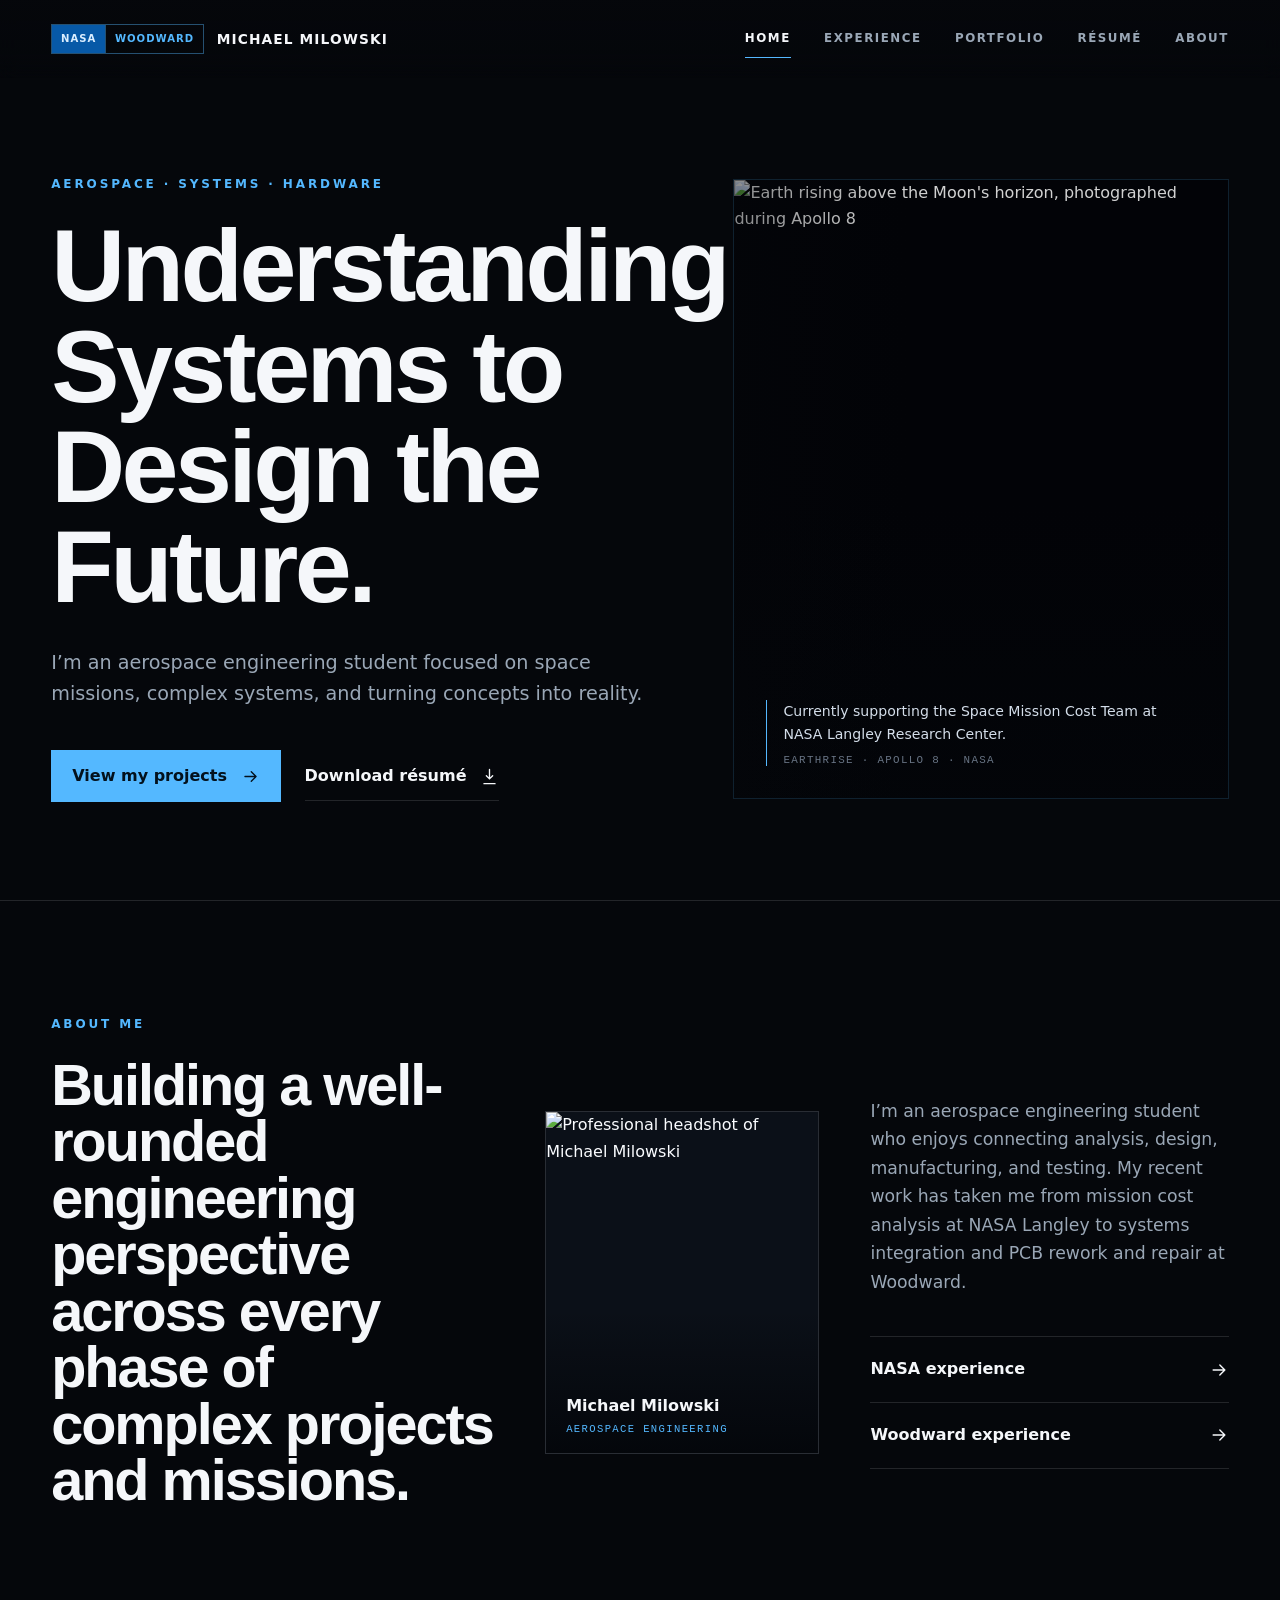
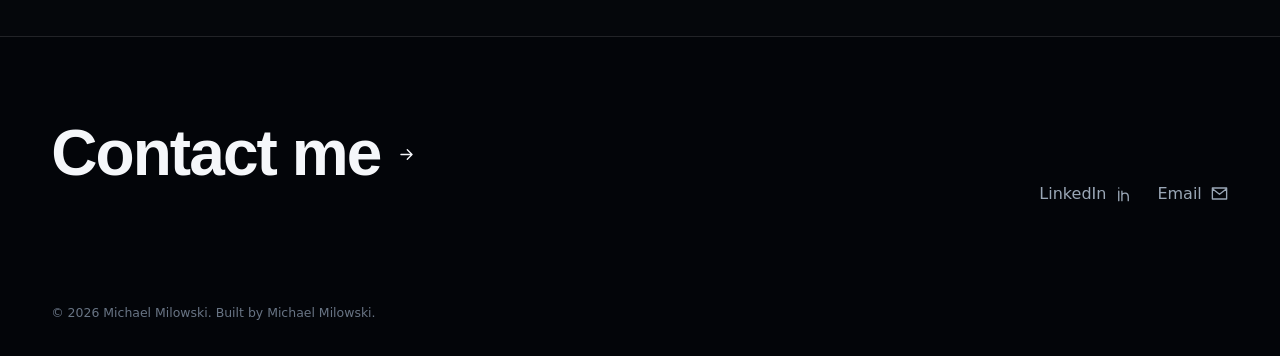
==== index.html @ 7a593773 "Add files via upload" ====
<!doctype html>
<html lang="en">
  <head>
    <meta charset="UTF-8" />
    <meta name="viewport" content="width=device-width, initial-scale=1.0" />
    <meta name="theme-color" content="#05070b" />
    <meta name="description" content="The engineering portfolio of Michael Milowski." />
    <link rel="icon" type="image/svg+xml" href="data:image/svg+xml,%3Csvg xmlns='http://www.w3.org/2000/svg' viewBox='0 0 64 64'%3E%3Crect width='64' height='64' rx='14' fill='%2305070b'/%3E%3Cpath d='M12 43 27 13l7 26 8-14 10 18' fill='none' stroke='%2354b8ff' stroke-width='5' stroke-linecap='round' stroke-linejoin='round'/%3E%3Ccircle cx='49' cy='15' r='4' fill='%23fff'/%3E%3C/svg%3E" />
    <link rel="stylesheet" href="styles.css?v=20261007-profile" />
    <title>Michael Milowski — Aerospace Engineer</title>
  </head>
  <body>
    <a class="skip-link" href="#main">Skip to content</a>
    <header class="site-header">
      <a class="wordmark" href="#home" data-route="home" aria-label="Home">
        <span class="brand-badges" aria-hidden="true"><span>NASA</span><span>WOODWARD</span></span><span id="brand-name">Michael Milowski</span>
      </a>
      <button class="menu-button" aria-expanded="false" aria-controls="site-nav">
        <span></span><span></span><span></span><span class="sr-only">Open navigation</span>
      </button>
      <nav id="site-nav" aria-label="Primary navigation"></nav>
    </header>

    <main id="main" tabindex="-1">
      <section id="home" class="view active" aria-labelledby="home-title"></section>
      <section id="experience" class="view" aria-labelledby="experience-title" hidden></section>
      <section id="portfolio" class="view" aria-labelledby="portfolio-title" hidden></section>
      <section id="resume" class="view" aria-labelledby="resume-title" hidden></section>
      <section id="about" class="view" aria-labelledby="about-title" hidden></section>
    </main>

    <footer id="site-footer"></footer>
    <noscript>This portfolio requires JavaScript to display its content.</noscript>
    <script src="content.js?v=20261007-profile"></script>
    <script src="app.js?v=20261007-profile"></script>
  </body>
</html>
---- styles.css ----
:root {
  color-scheme: dark;
  --bg: #05070b;
  --surface: #0b1018;
  --surface-raised: #111925;
  --ink: #f5f7fa;
  --muted: #9aa7b6;
  --dim: #687484;
  --line: rgba(255, 255, 255, 0.12);
  --blue: #54b8ff;
  --blue-deep: #006fff;
  --cyan: #8de5ff;
  --max: 1240px;
  --pad: clamp(1.25rem, 4vw, 4rem);
  --display: "Arial Narrow", "Roboto Condensed", "Helvetica Neue", sans-serif;
  --body: Inter, ui-sans-serif, system-ui, -apple-system, BlinkMacSystemFont, "Segoe UI", sans-serif;
}

* { box-sizing: border-box; }
html { background: var(--bg); scroll-behavior: smooth; }
body { margin: 0; min-width: 0; background: var(--bg); color: var(--ink); font-family: var(--body); font-size: 16px; line-height: 1.65; }
a { color: inherit; }
img, video { display: block; width: 100%; }
button, a { -webkit-tap-highlight-color: transparent; }

.sr-only { position: absolute; width: 1px; height: 1px; padding: 0; margin: -1px; overflow: hidden; clip: rect(0,0,0,0); white-space: nowrap; border: 0; }
.skip-link { position: fixed; top: .75rem; left: .75rem; z-index: 100; transform: translateY(-150%); background: var(--ink); color: var(--bg); padding: .6rem 1rem; border-radius: 2px; }
.skip-link:focus { transform: translateY(0); }
.page-shell { width: min(100%, calc(var(--max) + (2 * var(--pad)))); margin-inline: auto; padding-inline: var(--pad); }

.site-header { position: fixed; inset: 0 0 auto; z-index: 50; height: 78px; display: flex; align-items: center; justify-content: space-between; padding-inline: var(--pad); background: linear-gradient(180deg, rgba(5,7,11,.97), rgba(5,7,11,.82) 70%, transparent); backdrop-filter: blur(10px); }
.wordmark { display: inline-flex; align-items: center; gap: .8rem; text-decoration: none; font-weight: 700; letter-spacing: .08em; text-transform: uppercase; font-size: .86rem; }
.brand-badges { display: inline-flex; align-items: center; height: 30px; border: 1px solid rgba(84,184,255,.42); }
.brand-badges span { display: grid; place-items: center; align-self: stretch; padding: 0 .55rem; color: var(--ink); font: 800 .63rem/1 var(--body); letter-spacing: .1em; }
.brand-badges span:first-child { color: #dbeeff; background: #0759a7; }
.brand-badges span + span { border-left: 1px solid rgba(84,184,255,.42); color: var(--blue); }
nav { display: flex; align-items: center; gap: clamp(1rem, 2.6vw, 2.5rem); }
nav a { position: relative; color: var(--muted); text-decoration: none; text-transform: uppercase; letter-spacing: .13em; font-size: .74rem; font-weight: 700; }
nav a::after { content: ""; position: absolute; left: 0; right: 100%; bottom: -.55rem; height: 1px; background: var(--blue); transition: right .25s ease; }
nav a:hover, nav a.active { color: var(--ink); }
nav a.active::after { right: 0; }
.menu-button { display: none; background: transparent; border: 0; padding: .5rem; }
.menu-button > span:not(.sr-only) { display: block; width: 24px; height: 1px; background: var(--ink); margin: 5px; }

main { min-height: 100vh; }
.view { min-height: 100vh; padding-top: 78px; overflow: hidden; }
.eyebrow { margin: 0 0 1.5rem; color: var(--blue); font-size: .75rem; font-weight: 750; letter-spacing: .24em; line-height: 1.4; }
h1, h2, h3, p { margin-top: 0; }
h1, h2 { font-family: var(--display); font-weight: 600; letter-spacing: -.035em; line-height: .98; }
h1 { font-size: clamp(3.15rem, 8vw, 7.8rem); }
h2 { font-size: clamp(2rem, 4.5vw, 4rem); }

.hero { min-height: calc(100vh - 78px); display: grid; grid-template-columns: minmax(0, 1.1fr) minmax(360px, .9fr); align-items: center; gap: clamp(2rem, 6vw, 7rem); }
.hero-copy { position: relative; z-index: 2; padding-block: 4rem; }
.hero h1 { max-width: 840px; margin-bottom: 1.8rem; }
.hero-intro { max-width: 660px; color: var(--muted); font-size: clamp(1.05rem, 1.5vw, 1.3rem); }
.hero-actions { display: flex; flex-wrap: wrap; align-items: center; gap: 1.5rem; margin-top: 2.5rem; }
.button, .text-link { display: inline-flex; align-items: center; justify-content: center; gap: .85rem; min-height: 50px; text-decoration: none; font-weight: 700; }
.button { padding: .75rem 1.25rem; color: #03111d; background: var(--blue); border: 1px solid var(--blue); }
.button:hover { background: var(--cyan); border-color: var(--cyan); }
.button.secondary { color: var(--ink); background: transparent; border-color: var(--line); }
.button.secondary:hover { border-color: var(--blue); }
.text-link { position: relative; color: var(--ink); }
.text-link::after { content: ""; position: absolute; inset: auto 0 0; height: 1px; background: var(--line); }
.text-link:hover::after { background: var(--blue); }
.button svg, .text-link svg, .footer-inner svg { width: 19px; fill: none; stroke: currentColor; stroke-width: 1.7; stroke-linecap: round; stroke-linejoin: round; }

.earth-stage { position: relative; min-height: 620px; margin: 0; overflow: hidden; background: #020307; border: 1px solid rgba(84,184,255,.16); }
.earth-stage::after { content: ""; position: absolute; inset: 0; background: linear-gradient(90deg, rgba(5,7,11,.35), transparent 35%), linear-gradient(180deg, transparent 52%, rgba(3,5,9,.82)); pointer-events: none; }
.earth-stage img { position: absolute; inset: 0; height: 100%; object-fit: cover; object-position: 62% center; filter: saturate(.86) contrast(1.08) brightness(.82); }
.earth-stage figcaption { position: absolute; z-index: 2; inset: auto 2rem 2rem; display: grid; gap: .5rem; padding-left: 1rem; border-left: 1px solid var(--blue); color: #d4deea; font-size: .88rem; }
.earth-stage figcaption small { color: var(--dim); font: .68rem ui-monospace, monospace; letter-spacing: .12em; text-transform: uppercase; }

.home-about { padding-top: clamp(5rem, 9vw, 9rem); padding-bottom: clamp(5rem, 10vw, 10rem); border-top: 1px solid var(--line); }
.home-about-grid { display: grid; grid-template-columns: 1.05fr .65fr .85fr; gap: clamp(2rem, 4vw, 4.5rem); align-items: center; }
.home-about h2 { max-width: 760px; margin: 0; }
.home-about-portrait { position: relative; width: 100%; max-width: 310px; aspect-ratio: 4 / 5; margin: 0; overflow: hidden; border: 1px solid var(--line); background: var(--surface); }
.home-about-portrait::after { content: ""; position: absolute; inset: 0; background: linear-gradient(180deg, transparent 58%, rgba(3,5,9,.88)); pointer-events: none; }
.home-about-portrait img { height: 100%; object-fit: cover; object-position: center 26%; filter: saturate(.9) contrast(1.04); }
.home-about-portrait figcaption { position: absolute; z-index: 2; inset: auto 1.25rem 1.15rem; display: grid; gap: .2rem; }
.home-about-portrait figcaption span { color: var(--ink); font-weight: 700; }
.home-about-portrait figcaption small { color: var(--blue); font: .66rem ui-monospace, monospace; letter-spacing: .13em; text-transform: uppercase; }
.home-about-copy > p { color: var(--muted); font-size: 1.08rem; }
.experience-shortcuts { display: grid; margin-top: 2.5rem; }
.experience-shortcut { display: flex; align-items: center; justify-content: space-between; gap: 1rem; padding: 1.2rem 0; border-top: 1px solid var(--line); text-decoration: none; font-weight: 700; }
.experience-shortcut:last-child { border-bottom: 1px solid var(--line); }
.experience-shortcut:hover { color: var(--blue); }
.experience-shortcut svg { width: 20px; fill: none; stroke: currentColor; stroke-width: 1.7; stroke-linecap: round; stroke-linejoin: round; }
.home-feature { min-height: 520px; }
.dark-card { position: relative; display: grid; grid-template-columns: auto 1fr; gap: 2rem; align-items: end; padding: clamp(2rem, 4vw, 4rem); background: var(--surface); }
.dark-card h2 { font-size: clamp(2.3rem, 4vw, 4.3rem); }
.dark-card p:not(.eyebrow) { color: var(--muted); }
.feature-number { align-self: start; color: var(--dim); font-family: ui-monospace, monospace; font-size: .78rem; }
.project-feature { position: relative; overflow: hidden; }
.project-feature img { height: 100%; object-fit: cover; filter: saturate(.8) contrast(1.05); transition: transform .7s ease; }
.project-feature:hover img { transform: scale(1.025); }
.project-feature::after { content: ""; position: absolute; inset: 0; background: linear-gradient(180deg, transparent 30%, rgba(3,6,10,.92)); }
.project-feature-overlay { position: absolute; z-index: 2; inset: auto clamp(2rem,4vw,4rem) clamp(2rem,4vw,4rem); }
.project-feature-overlay h2 { max-width: 620px; }

.page-heading { padding-top: clamp(5rem, 12vw, 10rem); padding-bottom: clamp(4rem, 9vw, 8rem); border-bottom: 1px solid var(--line); }
.page-heading h1 { max-width: 1100px; font-size: clamp(3rem, 7vw, 7rem); }
.page-heading > p:last-child { max-width: 720px; color: var(--muted); font-size: 1.12rem; }

.experience-list, .project-list { padding-top: clamp(4rem, 8vw, 8rem); padding-bottom: clamp(5rem, 10vw, 10rem); }
.experience-card { display: grid; grid-template-columns: 1fr 1fr; min-height: 620px; margin-bottom: 1px; scroll-margin-top: 78px; background: var(--surface); }
.experience-card:nth-child(even) .experience-media { order: 2; }
.experience-media { min-height: 440px; overflow: hidden; }
.experience-media img { height: 100%; object-fit: cover; filter: saturate(.72) contrast(1.07); }
.experience-media.contain { background: var(--surface); }
.experience-media.contain img { object-fit: contain; }
.experience-placeholder { position: relative; display: grid; place-content: center; height: 100%; min-height: 440px; padding: 2rem; overflow: hidden; color: var(--muted); text-align: center; background: linear-gradient(145deg, #0d1521, #070a10); }
.experience-placeholder::before, .experience-placeholder::after { content: ""; position: absolute; inset: 16%; border: 1px solid rgba(84,184,255,.18); border-radius: 50%; }
.experience-placeholder::after { inset: 27%; }
.experience-placeholder span { position: relative; z-index: 2; color: transparent; font-family: var(--display); font-size: clamp(5rem, 12vw, 10rem); line-height: 1; -webkit-text-stroke: 1px rgba(84,184,255,.4); }
.experience-placeholder p { position: relative; z-index: 2; margin: 1rem 0 0; color: var(--muted); font: .72rem ui-monospace, monospace; letter-spacing: .14em; text-transform: uppercase; }
.experience-copy { padding: clamp(2rem, 5vw, 5rem); align-self: center; }
.experience-topline { display: flex; justify-content: space-between; gap: 1rem; margin-bottom: 3rem; color: var(--blue); font: 700 .72rem/1.3 ui-monospace, monospace; letter-spacing: .12em; }
.experience-copy h2 { margin-bottom: .8rem; }
.role { margin-bottom: .35rem; color: var(--ink); font-weight: 700; }
.date, .summary, .experience-copy li { color: var(--muted); }
.summary { margin-top: 2rem; font-size: 1.05rem; }
.experience-copy ul { margin: 2rem 0 0; padding: 0; list-style: none; }
.experience-copy li { position: relative; padding: .65rem 0 .65rem 1.5rem; border-top: 1px solid var(--line); }
.experience-copy li::before { content: "/"; position: absolute; left: 0; color: var(--blue); }

.project-list { display: grid; gap: clamp(5rem, 11vw, 10rem); }
.project-card { display: grid; grid-template-columns: minmax(0, 1.25fr) minmax(300px, .75fr); gap: clamp(2rem, 6vw, 6rem); align-items: center; }
.project-card:nth-child(even) { grid-template-columns: minmax(300px, .75fr) minmax(0, 1.25fr); }
.project-card:nth-child(even) .project-media { order: 2; }
.project-media { min-width: 0; background: var(--surface); overflow: hidden; }
.project-media > img, .project-media > video { aspect-ratio: 4 / 3; height: 100%; object-fit: cover; }
.project-media.contain > img { object-fit: contain; background: #fff; }
.media-gallery { display: grid; grid-template-columns: 1.35fr .65fr; height: 590px; gap: 2px; }
.media-gallery img { height: 100%; object-fit: cover; min-width: 0; }
.project-index, .project-meta { color: var(--blue); font: 700 .73rem/1.5 ui-monospace, monospace; letter-spacing: .13em; text-transform: uppercase; }
.project-copy h2 { margin-block: 1.25rem; }
.project-copy > p:not(.project-index):not(.project-meta) { color: var(--muted); }
.project-copy .impact { padding-top: 1.5rem; border-top: 1px solid var(--line); color: #cbd4de !important; }
.project-actions { margin-top: 2rem; }

.resume-hero { display: flex; justify-content: space-between; gap: 3rem; align-items: end; padding-top: clamp(5rem, 12vw, 10rem); padding-bottom: clamp(4rem, 7vw, 7rem); border-bottom: 1px solid var(--line); }
.resume-hero h1 { margin-bottom: 1rem; }
.resume-hero > div:first-child > p:last-child { color: var(--muted); font-size: 1.1rem; }
.download-stack { display: grid; gap: .75rem; min-width: 280px; }
.resume-layout { display: grid; grid-template-columns: minmax(240px, .34fr) 1fr; gap: clamp(3rem, 8vw, 8rem); padding-top: clamp(4rem, 8vw, 8rem); padding-bottom: clamp(5rem, 10vw, 10rem); }
.resume-sidebar { padding-right: clamp(1rem, 3vw, 3rem); border-right: 1px solid var(--line); }
.resume-sidebar section + section { margin-top: 4rem; }
.resume-label { margin-bottom: 2rem; color: var(--blue); font: 700 .73rem/1.4 ui-monospace, monospace; letter-spacing: .16em; text-transform: uppercase; }
.resume-sidebar h2 { font-family: var(--body); font-size: 1.05rem; line-height: 1.35; letter-spacing: 0; }
.resume-sidebar p:not(.resume-label), .skill-group p { color: var(--muted); }
.skill-group { margin-bottom: 1.5rem; }
.skill-group h3 { margin-bottom: .2rem; font-size: .93rem; }
.resume-item { display: grid; grid-template-columns: 1fr auto; gap: .75rem 2rem; padding: 0 0 2.25rem; margin-bottom: 2.25rem; border-bottom: 1px solid var(--line); }
.resume-item h2 { margin-bottom: .4rem; font-family: var(--body); font-size: 1.25rem; letter-spacing: 0; line-height: 1.3; }
.resume-item p, .resume-item time { color: var(--muted); }
.resume-item > p { grid-column: 1 / -1; margin: 0; }
.resume-item time { white-space: nowrap; font: .8rem ui-monospace, monospace; }
.awards { margin-top: 4rem; }
.awards ul { display: grid; grid-template-columns: 1fr 1fr; gap: 0 2rem; padding: 0; list-style: none; }
.awards li { padding: 1rem 0; border-top: 1px solid var(--line); color: var(--muted); }

.about-layout { min-height: calc(100vh - 78px); display: grid; grid-template-columns: .85fr 1.15fr; align-items: center; gap: clamp(3rem, 8vw, 8rem); padding-top: clamp(3rem, 7vw, 7rem); padding-bottom: clamp(5rem, 8vw, 8rem); }
.portrait-placeholder { position: relative; display: grid; place-content: center; min-height: 620px; border: 1px solid var(--line); background: linear-gradient(145deg, var(--surface), #070b11); overflow: hidden; text-align: center; }
.portrait-placeholder::before, .portrait-placeholder::after { content: ""; position: absolute; inset: 10%; border: 1px solid rgba(84,184,255,.18); border-radius: 50%; }
.portrait-placeholder::after { inset: 22%; }
.portrait-initials { position: relative; z-index: 2; font-family: var(--display); font-size: clamp(5rem, 12vw, 10rem); line-height: 1; color: transparent; -webkit-text-stroke: 1px rgba(84,184,255,.5); }
.portrait-placeholder p { position: relative; z-index: 2; color: var(--muted); font: .72rem ui-monospace, monospace; letter-spacing: .16em; text-transform: uppercase; }
.portrait-photo { min-height: 620px; max-height: 720px; overflow: hidden; border: 1px solid var(--line); background: var(--surface); }
.portrait-photo img { width: 100%; height: 100%; min-height: 620px; object-fit: cover; object-position: center 32%; }
.about-copy h1 { margin-bottom: 2rem; font-size: clamp(3rem, 6vw, 6rem); }
.about-copy > p:not(.eyebrow) { max-width: 720px; color: var(--muted); font-size: 1.08rem; }
.quick-facts { margin: 3rem 0 0; }
.quick-facts div { display: grid; grid-template-columns: 110px 1fr; gap: 1rem; padding: 1rem 0; border-top: 1px solid var(--line); }
.quick-facts dt { color: var(--dim); font: .75rem ui-monospace, monospace; text-transform: uppercase; }
.quick-facts dd { margin: 0; }

#site-footer { border-top: 1px solid var(--line); background: #030509; }
.footer-inner { display: grid; grid-template-columns: 1fr auto; gap: 3rem; padding-top: 4rem; padding-bottom: 2rem; }
.footer-inner > div:first-child a { display: inline-flex; align-items: center; gap: 1rem; font-family: var(--display); font-size: clamp(2rem, 5vw, 4.5rem); font-weight: 600; letter-spacing: -.03em; text-decoration: none; }
.footer-links { display: flex; gap: 1.5rem; align-items: end; }
.footer-links a { display: inline-flex; align-items: center; gap: .5rem; color: var(--muted); text-decoration: none; }
.copyright { grid-column: 1 / -1; margin: 3rem 0 0; color: var(--dim); font-size: .78rem; }

.reveal { opacity: 0; transform: translateY(18px); transition: opacity .7s ease, transform .7s ease; }
.reveal.visible { opacity: 1; transform: none; }
@media (prefers-reduced-motion: reduce) { html { scroll-behavior: auto; } .reveal { opacity: 1; transform: none; transition: none; } .project-feature img { transition: none; } }

@media (max-width: 900px) {
  .site-header { height: 68px; }
  .view { padding-top: 68px; }
  .menu-button { display: block; }
  nav { position: fixed; inset: 68px 0 auto; display: grid; gap: 0; padding: 1rem var(--pad) 2rem; background: rgba(5,7,11,.98); border-bottom: 1px solid var(--line); transform: translateY(-130%); transition: transform .25s ease; }
  nav.open { transform: translateY(0); }
  nav a { padding: 1rem 0; border-bottom: 1px solid var(--line); font-size: .82rem; }
  nav a::after { display: none; }
  .hero { min-height: auto; grid-template-columns: 1fr; padding-top: 5rem; }
  .earth-stage { min-height: 470px; }
  .home-about-grid, .experience-card, .project-card, .project-card:nth-child(even), .resume-layout, .about-layout { grid-template-columns: 1fr; }
  .experience-card:nth-child(even) .experience-media, .project-card:nth-child(even) .project-media { order: 0; }
  .experience-card { min-height: 0; }
  .project-media { grid-row: auto; }
  .resume-sidebar { border-right: 0; border-bottom: 1px solid var(--line); padding: 0 0 3rem; }
  .portrait-placeholder, .portrait-photo, .portrait-photo img { min-height: 500px; }
}

@media (max-width: 620px) {
  .wordmark #brand-name { display: none; }
  h1 { font-size: clamp(2.65rem, 13vw, 3.75rem); }
  .hero { padding-top: 3.5rem; }
  .hero-copy { padding-block: 2.75rem; }
  .hero-actions { align-items: stretch; flex-direction: column; }
  .hero-actions .button, .hero-actions .text-link { width: 100%; }
  .earth-stage { min-height: 390px; }
  .earth-stage figcaption { inset: auto 1.25rem 1.25rem; font-size: .8rem; }
  .home-about { padding-top: 4rem; padding-bottom: 4.5rem; }
  .home-about-portrait { width: min(100%, 280px); }
  .home-feature { min-height: 450px; }
  .dark-card { grid-template-columns: 1fr; }
  .feature-number { position: absolute; top: 1.5rem; right: 1.5rem; }
  .page-heading { padding-top: 4rem; padding-bottom: 3rem; }
  .page-heading h1, .about-copy h1 { font-size: clamp(2.5rem, 12vw, 3.25rem); }
  .experience-list, .project-list { padding-top: 2.5rem; padding-bottom: 4rem; }
  .experience-card { margin-bottom: 2.5rem; }
  .experience-media { min-height: 320px; }
  .experience-media.contain { min-height: 0; }
  .experience-media.contain img { height: auto; }
  .experience-copy { padding: 1.5rem; }
  .experience-topline { margin-bottom: 1.5rem; }
  .project-list { gap: 4rem; }
  .project-card { gap: 1.5rem; }
  .project-media > video { aspect-ratio: 16 / 9; height: auto; object-fit: contain; background: #000; }
  .media-gallery { height: auto; grid-template-columns: 1fr; }
  .media-gallery img { aspect-ratio: 4 / 3; }
  .resume-hero { align-items: stretch; flex-direction: column; padding-top: 3.5rem; padding-bottom: 3rem; }
  .download-stack { min-width: 0; }
  .resume-layout { padding-top: 3rem; padding-bottom: 4rem; }
  .resume-item { grid-template-columns: 1fr; }
  .resume-item time, .resume-item > p { grid-column: 1; }
  .awards ul { grid-template-columns: 1fr; }
  .about-layout { gap: 2.5rem; padding-top: 2.5rem; padding-bottom: 4rem; }
  .portrait-placeholder, .portrait-photo, .portrait-photo img { min-height: 390px; }
  .quick-facts div { grid-template-columns: 1fr; gap: .25rem; }
  .footer-inner { grid-template-columns: 1fr; gap: 2rem; padding-top: 3rem; }
  .footer-links { align-items: start; }
  .copyright { margin-top: 1rem; }
}
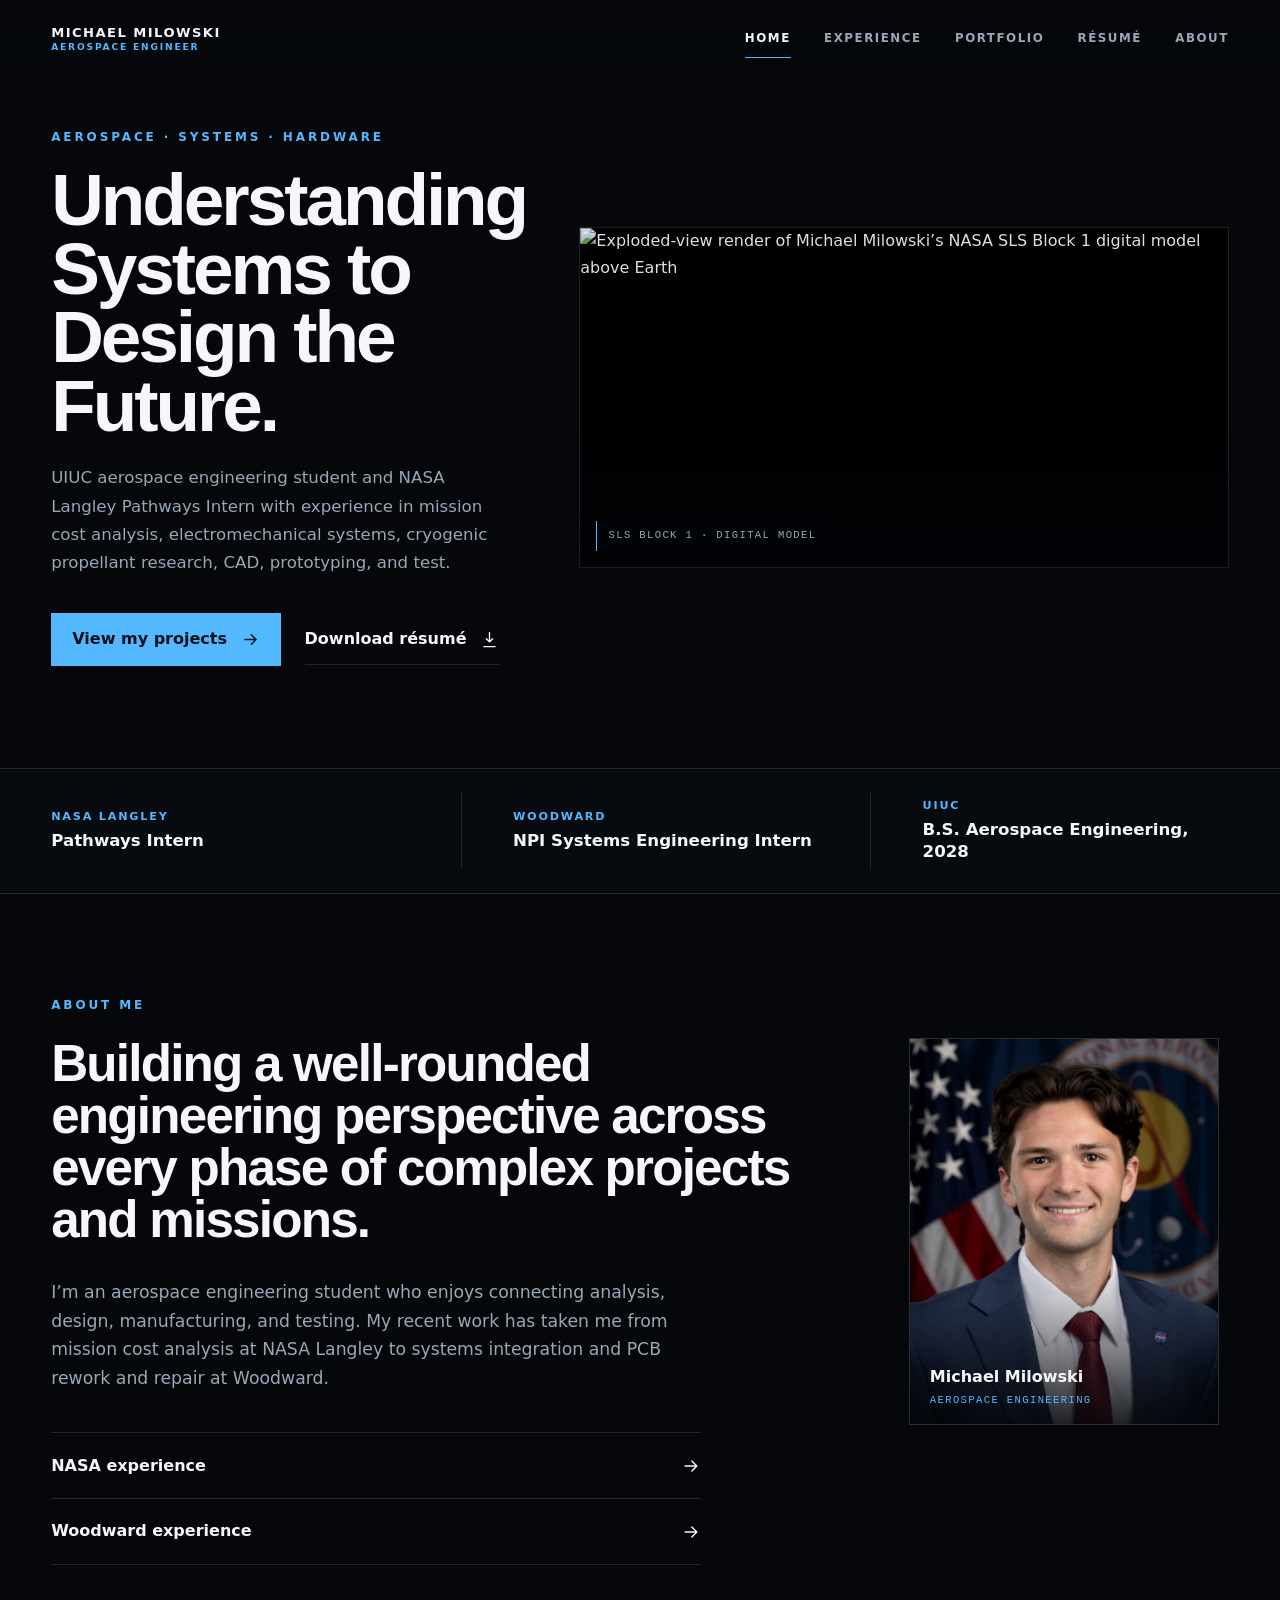
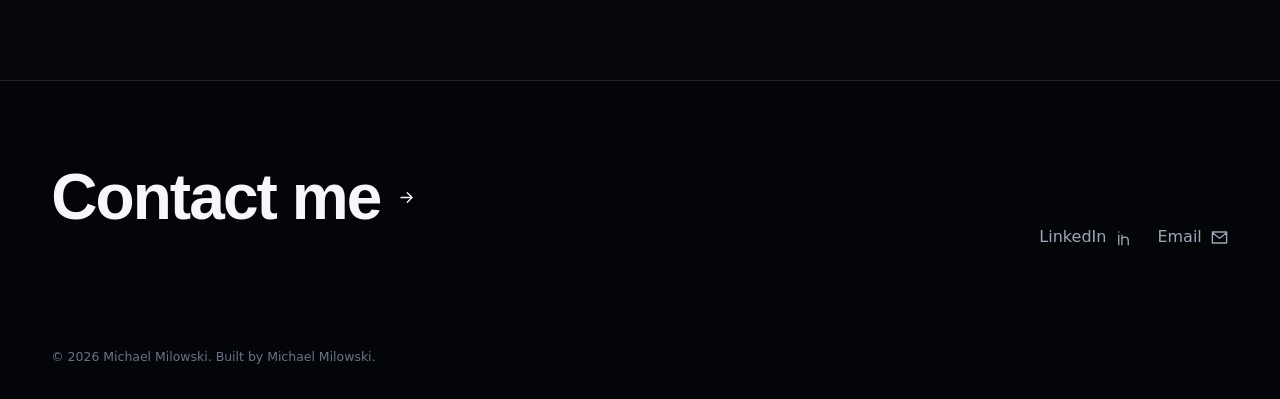
==== commit 6a515d95: "Add files via upload" ====
--- a/index.html
+++ b/index.html
@@ -6,14 +6,15 @@
     <meta name="theme-color" content="#05070b" />
     <meta name="description" content="The engineering portfolio of Michael Milowski." />
     <link rel="icon" type="image/svg+xml" href="data:image/svg+xml,%3Csvg xmlns='http://www.w3.org/2000/svg' viewBox='0 0 64 64'%3E%3Crect width='64' height='64' rx='14' fill='%2305070b'/%3E%3Cpath d='M12 43 27 13l7 26 8-14 10 18' fill='none' stroke='%2354b8ff' stroke-width='5' stroke-linecap='round' stroke-linejoin='round'/%3E%3Ccircle cx='49' cy='15' r='4' fill='%23fff'/%3E%3C/svg%3E" />
-    <link rel="stylesheet" href="styles.css?v=20261007-profile" />
+    <link rel="stylesheet" href="styles.css?v=20261008-role-removed" />
     <title>Michael Milowski — Aerospace Engineer</title>
   </head>
   <body>
     <a class="skip-link" href="#main">Skip to content</a>
     <header class="site-header">
-      <a class="wordmark" href="#home" data-route="home" aria-label="Home">
-        <span class="brand-badges" aria-hidden="true"><span>NASA</span><span>WOODWARD</span></span><span id="brand-name">Michael Milowski</span>
+      <a class="wordmark" href="#about" data-route="about" aria-label="About Michael Milowski">
+        <span id="brand-name">Michael Milowski</span>
+        <span id="brand-role">Aerospace Engineer</span>
       </a>
       <button class="menu-button" aria-expanded="false" aria-controls="site-nav">
         <span></span><span></span><span></span><span class="sr-only">Open navigation</span>
@@ -31,7 +32,7 @@
 
     <footer id="site-footer"></footer>
     <noscript>This portfolio requires JavaScript to display its content.</noscript>
-    <script src="content.js?v=20261007-profile"></script>
-    <script src="app.js?v=20261007-profile"></script>
+    <script src="content.js?v=20261008-role-removed"></script>
+    <script src="app.js?v=20261008-role-removed"></script>
   </body>
 </html>
--- a/styles.css
+++ b/styles.css
@@ -29,7 +29,9 @@
 .page-shell { width: min(100%, calc(var(--max) + (2 * var(--pad)))); margin-inline: auto; padding-inline: var(--pad); }
 
 .site-header { position: fixed; inset: 0 0 auto; z-index: 50; height: 78px; display: flex; align-items: center; justify-content: space-between; padding-inline: var(--pad); background: linear-gradient(180deg, rgba(5,7,11,.97), rgba(5,7,11,.82) 70%, transparent); backdrop-filter: blur(10px); }
-.wordmark { display: inline-flex; align-items: center; gap: .8rem; text-decoration: none; font-weight: 700; letter-spacing: .08em; text-transform: uppercase; font-size: .86rem; }
+.wordmark { display: inline-grid; gap: .13rem; text-decoration: none; text-transform: uppercase; }
+.wordmark #brand-name { color: var(--ink); font-size: .82rem; font-weight: 780; letter-spacing: .11em; line-height: 1.15; }
+.wordmark #brand-role { color: var(--blue); font-size: .57rem; font-weight: 720; letter-spacing: .2em; line-height: 1.2; }
 .brand-badges { display: inline-flex; align-items: center; height: 30px; border: 1px solid rgba(84,184,255,.42); }
 .brand-badges span { display: grid; place-items: center; align-self: stretch; padding: 0 .55rem; color: var(--ink); font: 800 .63rem/1 var(--body); letter-spacing: .1em; }
 .brand-badges span:first-child { color: #dbeeff; background: #0759a7; }
@@ -50,11 +52,13 @@
 h1 { font-size: clamp(3.15rem, 8vw, 7.8rem); }
 h2 { font-size: clamp(2rem, 4.5vw, 4rem); }
 
-.hero { min-height: calc(100vh - 78px); display: grid; grid-template-columns: minmax(0, 1.1fr) minmax(360px, .9fr); align-items: center; gap: clamp(2rem, 6vw, 7rem); }
-.hero-copy { position: relative; z-index: 2; padding-block: 4rem; }
-.hero h1 { max-width: 840px; margin-bottom: 1.8rem; }
-.hero-intro { max-width: 660px; color: var(--muted); font-size: clamp(1.05rem, 1.5vw, 1.3rem); }
-.hero-actions { display: flex; flex-wrap: wrap; align-items: center; gap: 1.5rem; margin-top: 2.5rem; }
+.hero { display: grid; grid-template-columns: minmax(350px, .82fr) minmax(480px, 1.18fr); align-items: center; gap: clamp(3rem, 6vw, 6rem); padding-top: clamp(2.25rem, 4vw, 4rem); padding-bottom: clamp(4.5rem, 8vw, 7rem); }
+.hero > * { min-width: 0; }
+.hero-copy { position: relative; z-index: 2; }
+.hero-copy .eyebrow { margin-bottom: 1.25rem; }
+.hero h1 { max-width: 620px; margin-bottom: 1.5rem; font-size: clamp(3.4rem, 5.7vw, 5.4rem); line-height: .94; letter-spacing: -.042em; }
+.hero-intro { max-width: 570px; color: var(--muted); font-size: clamp(1rem, 1.3vw, 1.16rem); line-height: 1.7; }
+.hero-actions { display: flex; flex-wrap: wrap; align-items: center; gap: 1.5rem; margin-top: 2.25rem; }
 .button, .text-link { display: inline-flex; align-items: center; justify-content: center; gap: .85rem; min-height: 50px; text-decoration: none; font-weight: 700; }
 .button { padding: .75rem 1.25rem; color: #03111d; background: var(--blue); border: 1px solid var(--blue); }
 .button:hover { background: var(--cyan); border-color: var(--cyan); }
@@ -65,18 +69,31 @@
 .text-link:hover::after { background: var(--blue); }
 .button svg, .text-link svg, .footer-inner svg { width: 19px; fill: none; stroke: currentColor; stroke-width: 1.7; stroke-linecap: round; stroke-linejoin: round; }
 
-.earth-stage { position: relative; min-height: 620px; margin: 0; overflow: hidden; background: #020307; border: 1px solid rgba(84,184,255,.16); }
-.earth-stage::after { content: ""; position: absolute; inset: 0; background: linear-gradient(90deg, rgba(5,7,11,.35), transparent 35%), linear-gradient(180deg, transparent 52%, rgba(3,5,9,.82)); pointer-events: none; }
-.earth-stage img { position: absolute; inset: 0; height: 100%; object-fit: cover; object-position: 62% center; filter: saturate(.86) contrast(1.08) brightness(.82); }
-.earth-stage figcaption { position: absolute; z-index: 2; inset: auto 2rem 2rem; display: grid; gap: .5rem; padding-left: 1rem; border-left: 1px solid var(--blue); color: #d4deea; font-size: .88rem; }
-.earth-stage figcaption small { color: var(--dim); font: .68rem ui-monospace, monospace; letter-spacing: .12em; text-transform: uppercase; }
-
-.home-about { padding-top: clamp(5rem, 9vw, 9rem); padding-bottom: clamp(5rem, 10vw, 10rem); border-top: 1px solid var(--line); }
-.home-about-grid { display: grid; grid-template-columns: 1.05fr .65fr .85fr; gap: clamp(2rem, 4vw, 4.5rem); align-items: center; }
-.home-about h2 { max-width: 760px; margin: 0; }
-.home-about-portrait { position: relative; width: 100%; max-width: 310px; aspect-ratio: 4 / 5; margin: 0; overflow: hidden; border: 1px solid var(--line); background: var(--surface); }
+.hero-visual { min-width: 0; align-self: center; }
+.earth-stage { position: relative; width: 100%; min-height: 0; aspect-ratio: 1636 / 857; margin: 0; overflow: hidden; border: 1px solid rgba(255,255,255,.1); background: #020307; }
+.earth-stage::after { content: ""; position: absolute; inset: 55% 0 0; background: linear-gradient(180deg, transparent, rgba(3,5,9,.62)); pointer-events: none; }
+.earth-stage img { position: absolute; inset: 0; height: 100%; object-fit: contain; object-position: center; background: #020307; filter: saturate(.92) contrast(1.05) brightness(.88); }
+.earth-stage figcaption { position: absolute; z-index: 2; left: 1rem; bottom: 1rem; padding: .5rem .7rem; border-left: 1px solid var(--blue); background: rgba(3,5,9,.68); color: #9aa7b6; font: .66rem/1.3 ui-monospace, monospace; letter-spacing: .13em; text-transform: uppercase; backdrop-filter: blur(6px); }
+
+.credibility-strip { border-top: 1px solid var(--line); border-bottom: 1px solid var(--line); background: #070a0f; }
+.credibility-inner { display: grid; grid-template-columns: repeat(3, 1fr); gap: clamp(1.5rem, 4vw, 4rem); padding-top: 1.5rem; padding-bottom: 1.5rem; }
+.credibility-item { position: relative; display: grid; align-content: center; min-height: 72px; padding: .35rem 0; }
+.credibility-item + .credibility-item { padding-left: clamp(1.5rem, 4vw, 4rem); border-left: 1px solid var(--line); }
+.credibility-item::after { display: none; }
+.credibility-item span { margin-bottom: .35rem; color: var(--blue); font: 750 .7rem/1.3 var(--body); letter-spacing: .16em; text-transform: uppercase; }
+.credibility-item strong { max-width: 300px; color: var(--ink); font-size: clamp(.96rem, 1.3vw, 1.08rem); font-weight: 620; line-height: 1.35; }
+
+.home-about { padding-top: clamp(5rem, 8vw, 8rem); padding-bottom: clamp(5rem, 9vw, 9rem); }
+.home-about-grid { display: grid; grid-template-columns: minmax(0, 1fr) minmax(240px, 320px); grid-template-areas: "title portrait" "copy portrait"; gap: 2rem clamp(3rem, 7vw, 7rem); align-items: start; }
+.home-about h2 { grid-area: title; max-width: 780px; margin: 0; font-size: clamp(2.25rem, 4vw, 3.75rem); line-height: 1.02; }
+.home-about-portrait-link { grid-area: portrait; }
+.home-about-copy { grid-area: copy; max-width: 650px; }
+.home-about-portrait-link { display: block; width: min(100%, 310px); text-decoration: none; }
+.home-about-portrait-link:focus-visible { outline: 2px solid var(--blue); outline-offset: 4px; }
+.home-about-portrait { position: relative; width: 100%; aspect-ratio: 4 / 5; margin: 0; overflow: hidden; border: 1px solid var(--line); background: var(--surface); }
 .home-about-portrait::after { content: ""; position: absolute; inset: 0; background: linear-gradient(180deg, transparent 58%, rgba(3,5,9,.88)); pointer-events: none; }
-.home-about-portrait img { height: 100%; object-fit: cover; object-position: center 26%; filter: saturate(.9) contrast(1.04); }
+.home-about-portrait img { height: 100%; object-fit: cover; object-position: center 26%; filter: saturate(.9) contrast(1.04); transition: transform .35s ease, filter .35s ease; }
+.home-about-portrait-link:hover .home-about-portrait img { transform: scale(1.025); filter: saturate(1) contrast(1.04); }
 .home-about-portrait figcaption { position: absolute; z-index: 2; inset: auto 1.25rem 1.15rem; display: grid; gap: .2rem; }
 .home-about-portrait figcaption span { color: var(--ink); font-weight: 700; }
 .home-about-portrait figcaption small { color: var(--blue); font: .66rem ui-monospace, monospace; letter-spacing: .13em; text-transform: uppercase; }
@@ -184,7 +201,7 @@
 
 .reveal { opacity: 0; transform: translateY(18px); transition: opacity .7s ease, transform .7s ease; }
 .reveal.visible { opacity: 1; transform: none; }
-@media (prefers-reduced-motion: reduce) { html { scroll-behavior: auto; } .reveal { opacity: 1; transform: none; transition: none; } .project-feature img { transition: none; } }
+@media (prefers-reduced-motion: reduce) { html { scroll-behavior: auto; } .reveal { opacity: 1; transform: none; transition: none; } .project-feature img, .home-about-portrait img { transition: none; } }
 
 @media (max-width: 900px) {
   .site-header { height: 68px; }
@@ -194,9 +211,13 @@
   nav.open { transform: translateY(0); }
   nav a { padding: 1rem 0; border-bottom: 1px solid var(--line); font-size: .82rem; }
   nav a::after { display: none; }
-  .hero { min-height: auto; grid-template-columns: 1fr; padding-top: 5rem; }
-  .earth-stage { min-height: 470px; }
+  .hero { min-height: auto; grid-template-columns: 1fr; gap: 2.5rem; padding-top: 4rem; }
+  .hero h1 { max-width: 700px; font-size: clamp(3.25rem, 9vw, 5rem); }
+  .earth-stage { min-height: 0; aspect-ratio: 1636 / 857; }
+  .credibility-item { min-height: 116px; }
   .home-about-grid, .experience-card, .project-card, .project-card:nth-child(even), .resume-layout, .about-layout { grid-template-columns: 1fr; }
+  .home-about-grid { grid-template-areas: "title" "copy" "portrait"; }
+  .home-about-portrait-link { margin-top: 1rem; }
   .experience-card:nth-child(even) .experience-media, .project-card:nth-child(even) .project-media { order: 0; }
   .experience-card { min-height: 0; }
   .project-media { grid-row: auto; }
@@ -205,16 +226,23 @@
 }
 
 @media (max-width: 620px) {
-  .wordmark #brand-name { display: none; }
+  #home { max-width: 100vw; }
+  .wordmark #brand-name { display: block; }
   h1 { font-size: clamp(2.65rem, 13vw, 3.75rem); }
-  .hero { padding-top: 3.5rem; }
-  .hero-copy { padding-block: 2.75rem; }
+  .hero { gap: 2rem; padding-top: 3rem; }
+  .hero-copy, .hero-visual { width: 100%; max-width: calc(100vw - (2 * var(--pad))); }
+  .hero-copy { padding-block: 2.25rem 1rem; overflow-wrap: anywhere; }
+  .hero h1 { font-size: clamp(2.9rem, 13vw, 3.75rem); line-height: .95; }
   .hero-actions { align-items: stretch; flex-direction: column; }
   .hero-actions .button, .hero-actions .text-link { width: 100%; }
-  .earth-stage { min-height: 390px; }
-  .earth-stage figcaption { inset: auto 1.25rem 1.25rem; font-size: .8rem; }
+  .earth-stage { min-height: 0; aspect-ratio: 1636 / 857; }
+  .earth-stage figcaption { left: .75rem; bottom: .75rem; font-size: .6rem; }
+  .credibility-inner { grid-template-columns: 1fr; }
+  .credibility-item { min-height: 0; padding: 1.1rem 0; border-bottom: 1px solid var(--line); }
+  .credibility-item + .credibility-item { padding-left: 0; border-left: 0; }
+  .credibility-item:last-child { border-bottom: 0; }
   .home-about { padding-top: 4rem; padding-bottom: 4.5rem; }
-  .home-about-portrait { width: min(100%, 280px); }
+  .home-about-portrait-link { width: min(100%, 280px); }
   .home-feature { min-height: 450px; }
   .dark-card { grid-template-columns: 1fr; }
   .feature-number { position: absolute; top: 1.5rem; right: 1.5rem; }
